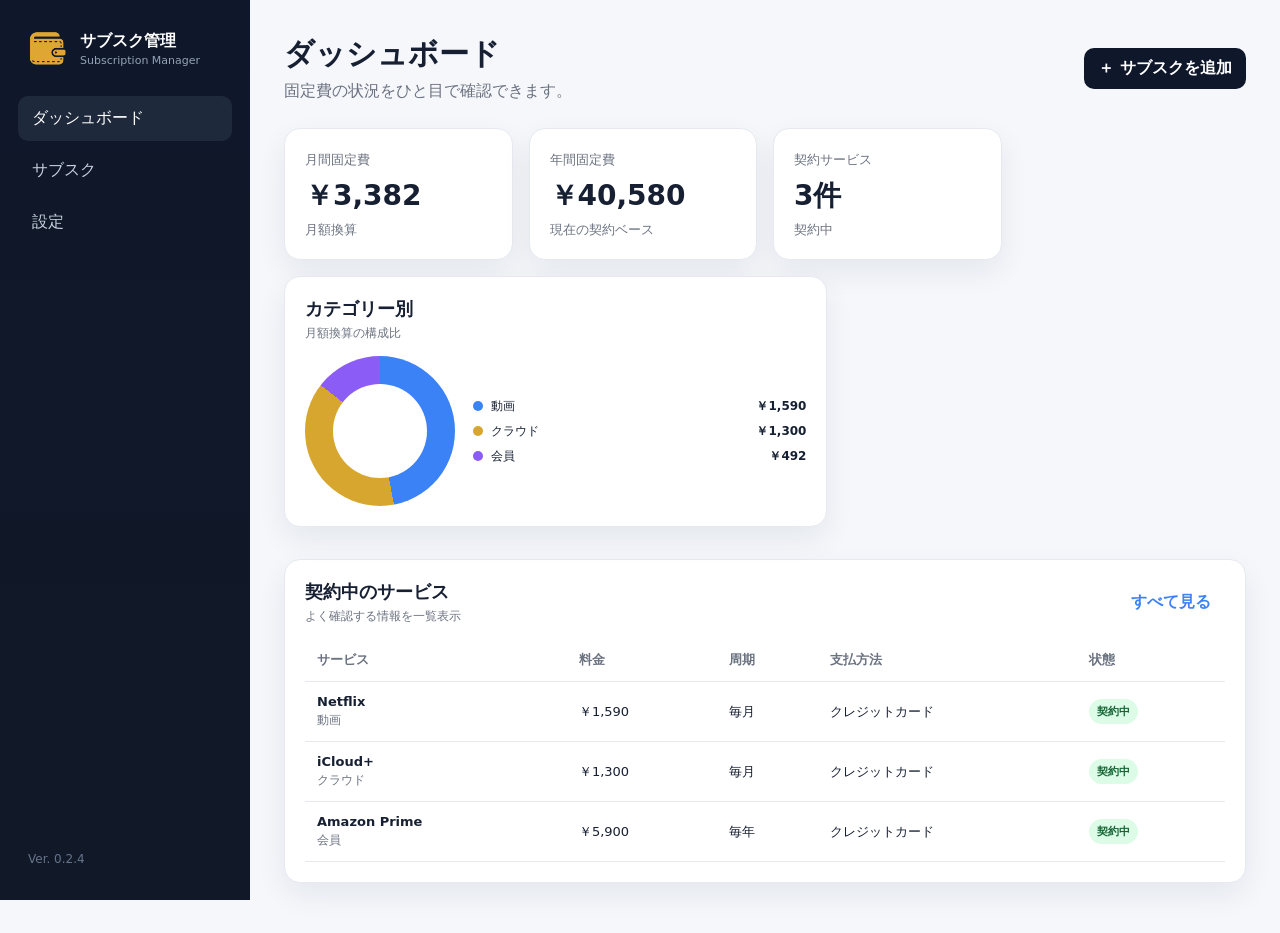
==== index.html @ e61edfd1 "Add files via upload" ====
<!doctype html>
<html lang="ja">
<head>
  <meta charset="utf-8" />
  <meta name="viewport" content="width=device-width, initial-scale=1" />
  <meta name="theme-color" content="#0f172a" />
  <meta name="mobile-web-app-capable" content="yes" />
  <meta name="apple-mobile-web-app-capable" content="yes" />
  <meta name="apple-mobile-web-app-status-bar-style" content="black-translucent" />
  <meta name="apple-mobile-web-app-title" content="サブスク管理" />
  <title>サブスク管理</title>
  <link rel="manifest" href="manifest.json?v=026" />
  <link rel="icon" type="image/png" href="app_icon.png?v=020" />
  <link rel="apple-touch-icon" sizes="180x180" href="icons/apple-touch-icon.png?v=020" />
  <link rel="stylesheet" href="styles.css?v=026" />
</head>
<body>
  <div class="app-shell">
    <aside class="sidebar">
      <div class="brand">
        <div class="brand-mark"><img src="app_icon.png?v=023" alt="サブスク管理" /></div>
        <div>
          <div class="brand-title">サブスク管理</div>
          <div class="brand-sub">Subscription Manager</div>
        </div>
      </div>
      <nav id="sideNav" class="nav-list">
        <button class="nav-item active" data-view="dashboard">ダッシュボード</button>
        <button class="nav-item" data-view="subscriptions">サブスク</button>
        <button class="nav-item" data-view="settings">設定</button>
      </nav>
      <div class="sidebar-footer">Ver. 0.2.4</div>
    </aside>

    <main class="main">
      <header class="topbar">
        <div>
          <h1 id="pageTitle">ダッシュボード</h1>
          <p id="pageSubtitle">固定費の状況をひと目で確認できます。</p>
        </div>
        <button id="addSubscriptionBtn" class="primary-btn">＋ サブスクを追加</button>
      </header>

      <section id="dashboard" class="view active">
        <div class="stats-grid">
          <article class="stat-card"><span>月間固定費</span><strong id="monthlyTotal">¥0</strong><small>月額換算</small></article>
          <article class="stat-card"><span>年間固定費</span><strong id="yearlyTotal">¥0</strong><small>現在の契約ベース</small></article>
          <article class="stat-card"><span>契約サービス</span><strong id="activeCount">0件</strong><small>契約中</small></article>
        </div>

        <div class="two-column">
          <article class="panel">
            <div class="panel-head"><div><h2>カテゴリー別</h2><p>月額換算の構成比</p></div></div>
            <div class="donut-wrap"><div id="categoryDonut" class="donut"></div><div id="categoryLegend" class="legend"></div></div>
          </article>
        </div>

        <article class="panel">
          <div class="panel-head"><div><h2>契約中のサービス</h2><p>よく確認する情報を一覧表示</p></div><button class="text-btn" data-jump="subscriptions">すべて見る</button></div>
          <div id="dashboardSubscriptions" class="table-wrap"></div>
        </article>
      </section>

      <section id="subscriptions" class="view">
        <div class="toolbar">
          <input id="searchInput" class="input" type="search" placeholder="サービス名を検索" />
          <select id="statusFilter" class="input"><option value="all">すべての状態</option><option value="active">契約中</option><option value="planned">解約予定</option><option value="inactive">停止中</option></select>
          <select id="categoryFilter" class="input"><option value="all">すべてのカテゴリー</option></select>
          <select id="sortSelect" class="input"><option value="priceDesc">金額が高い順</option><option value="name">サービス名順</option></select>
        </div>
        <article class="panel"><div id="subscriptionTable" class="table-wrap"></div></article>
      </section>

      <section id="settings" class="view">
        <div class="settings-grid">
          <article class="panel">
            <div class="panel-head"><div><h2>表示設定</h2><p>この端末に保存されます。</p></div></div>
            <label class="field"><span>テーマ</span><select id="themeSelect" class="input"><option value="light">ライト</option><option value="dark">ダーク</option></select></label>
            <label class="field"><span>基本通貨</span><select id="currencySelect" class="input"><option value="JPY">JPY（円）</option><option value="USD">USD（米ドル）</option><option value="EUR">EUR（ユーロ）</option></select></label>
          </article>
          <article class="panel">
            <div class="panel-head"><div><h2>データ管理</h2><p>バックアップと復元</p></div></div>
            <div class="action-stack">
              <button id="backupBtn" class="secondary-btn">JSONバックアップ</button>
              <label class="secondary-btn file-btn">JSONから復元<input id="restoreInput" type="file" accept="application/json" hidden></label>
              <button id="resetBtn" class="danger-btn">すべてのデータを削除</button>
            </div>
          </article>
        </div>
      </section>
    </main>
  </div>

  <nav class="mobile-nav">
    <button class="mobile-nav-item active" data-view="dashboard">ホーム</button>
    <button class="mobile-nav-item" data-view="subscriptions">サブスク</button>
    <button class="mobile-nav-item" data-view="settings">設定</button>
  </nav>

  <dialog id="subscriptionDialog" class="dialog">
    <form id="subscriptionForm" method="dialog">
      <div class="dialog-head"><div><h2 id="dialogTitle">サブスクを追加</h2><p>契約情報を入力してください。</p></div><button type="button" id="closeDialogBtn" class="icon-btn">×</button></div>
      <input type="hidden" id="subscriptionId" />
      <div class="form-grid">
        <label class="field full"><span>サービス名 *</span><input id="nameInput" class="input" required /></label>
        <label class="field"><span>カテゴリー</span><input id="categoryInput" class="input" list="categoryList" placeholder="例：動画" /><datalist id="categoryList"></datalist></label>
        <label class="field"><span>支払方法</span><input id="paymentMethodInput" class="input" list="paymentMethodList" placeholder="例：楽天カード" /><datalist id="paymentMethodList"></datalist></label>
        <label class="field"><span>料金 *</span><input id="priceInput" class="input" type="number" min="0" step="1" required /></label>
        <label class="field"><span>通貨</span><select id="itemCurrencyInput" class="input"><option>JPY</option><option>USD</option><option>EUR</option></select></label>
        <label class="field"><span>支払周期</span><select id="cycleInput" class="input"><option value="monthly">毎月</option><option value="yearly">毎年</option><option value="weekly">毎週</option><option value="custom">カスタム</option></select></label>
        <label class="field custom-cycle hidden"><span>カスタム間隔</span><input id="customIntervalInput" class="input" type="number" min="1" value="2" /></label>
        <label class="field custom-cycle hidden"><span>単位</span><select id="customUnitInput" class="input"><option value="months">か月</option><option value="days">日</option><option value="years">年</option></select></label>
        <label class="field"><span>契約開始日</span><input id="startDateInput" class="input" type="date" /></label>
        <label class="field"><span>状態</span><select id="statusInput" class="input"><option value="active">契約中</option><option value="planned">解約予定</option><option value="inactive">停止中</option></select></label>
        <label class="field full"><span>メモ</span><textarea id="memoInput" class="input" rows="3" placeholder="任意"></textarea></label>
      </div>
      <div class="dialog-actions"><button type="button" id="cancelDialogBtn" class="secondary-btn">キャンセル</button><button type="submit" class="primary-btn">保存</button></div>
    </form>
  </dialog>

  <div id="toast" class="toast"></div>
  <script src="app.js?v=026"></script>
  <script>
    if ('serviceWorker' in navigator) {
      window.addEventListener('load', () => navigator.serviceWorker.register('./sw.js?v=026').catch(() => {}));
    }
  </script>
</body>
</html>
---- styles.css ----
:root{--bg:#f5f7fb;--panel:#fff;--text:#172033;--muted:#6b7280;--line:#e6e9ef;--nav:#0f172a;--nav2:#1e293b;--accent:#3b82f6;--accent2:#d7a62f;--danger:#c24141;--shadow:0 12px 30px rgba(15,23,42,.07)}
*{box-sizing:border-box}html,body{margin:0;font-family:Inter,"Noto Sans JP",system-ui,-apple-system,BlinkMacSystemFont,"Segoe UI",sans-serif;background:var(--bg);color:var(--text)}button,input,select,textarea{font:inherit}button{cursor:pointer}.app-shell{display:grid;grid-template-columns:250px 1fr;min-height:100vh}.sidebar{background:linear-gradient(180deg,var(--nav),#111827);color:#fff;padding:24px 18px;display:flex;flex-direction:column;position:sticky;top:0;height:100vh}.brand{display:flex;gap:12px;align-items:center;padding:4px 8px 26px}.brand-mark{width:42px;height:42px;display:grid;place-items:center;flex:0 0 42px;background:transparent}.brand-mark img{display:block;width:42px;height:42px;object-fit:contain;background:transparent}.brand-title{font-weight:800}.brand-sub{font-size:11px;color:#94a3b8;margin-top:2px}.nav-list{display:grid;gap:7px}.nav-item{border:0;background:transparent;color:#cbd5e1;text-align:left;padding:12px 14px;border-radius:10px}.nav-item:hover,.nav-item.active{background:var(--nav2);color:#fff}.sidebar-footer{margin-top:auto;color:#64748b;font-size:12px;padding:10px}.main{padding:34px;min-width:0}.topbar{display:flex;justify-content:space-between;align-items:center;gap:20px;margin-bottom:26px}.topbar h1{margin:0;font-size:30px}.topbar p{margin:6px 0 0;color:var(--muted)}.primary-btn,.secondary-btn,.danger-btn,.text-btn,.icon-btn{border:0;border-radius:10px;padding:10px 14px}.primary-btn{background:var(--nav);color:white;font-weight:700}.secondary-btn{background:#eef2f7;color:var(--text);font-weight:700}.danger-btn{background:#fee2e2;color:#991b1b;font-weight:700}.text-btn{background:transparent;color:var(--accent);font-weight:700}.icon-btn{width:38px;height:38px;padding:0;background:#eef2f7;font-size:22px}.view{display:none}.view.active{display:block}.stats-grid{display:grid;grid-template-columns:repeat(4,minmax(0,1fr));gap:16px;margin-bottom:16px}.stat-card,.panel{background:var(--panel);border:1px solid var(--line);border-radius:16px;box-shadow:var(--shadow)}.stat-card{padding:20px}.stat-card span{color:var(--muted);font-size:13px}.stat-card strong{display:block;font-size:28px;margin:8px 0 4px}.stat-card small{color:var(--muted)}.two-column{display:grid;grid-template-columns:1.35fr 1fr;gap:16px;margin-bottom:16px}.panel{padding:20px;margin-bottom:16px}.panel-head{display:flex;justify-content:space-between;align-items:center;margin-bottom:14px}.panel h2{font-size:18px;margin:0}.panel p{font-size:12px;color:var(--muted);margin:4px 0 0}.list{display:grid;gap:10px}.list-item{display:grid;grid-template-columns:1fr auto;gap:12px;padding:12px;border:1px solid var(--line);border-radius:12px}.list-main{display:flex;gap:12px;align-items:center}.service-icon{width:36px;height:36px;border-radius:10px;background:#eef2ff;display:grid;place-items:center;font-weight:800;color:#475569;flex:0 0 auto}.item-title{font-weight:700}.item-meta{color:var(--muted);font-size:12px;margin-top:3px}.item-value{text-align:right;font-weight:800}.item-value small{display:block;color:var(--muted);font-weight:500;margin-top:4px}.table-wrap{overflow:auto}.data-table{width:100%;border-collapse:collapse;min-width:720px}.data-table th,.data-table td{padding:12px;border-bottom:1px solid var(--line);text-align:left;font-size:13px}.data-table th{color:var(--muted);font-weight:700}.status-pill{display:inline-block;padding:5px 8px;border-radius:999px;font-size:11px;font-weight:700;background:#dcfce7;color:#166534}.status-pill.planned{background:#fef3c7;color:#92400e}.status-pill.inactive{background:#e5e7eb;color:#4b5563}.row-actions{display:flex;gap:6px}.mini-btn{border:0;background:#eef2f7;border-radius:8px;padding:7px 9px;font-size:12px}.toolbar{display:flex;gap:10px;flex-wrap:wrap;margin-bottom:14px}.input{border:1px solid #d9dee7;background:#fff;color:#111827;border-radius:10px;padding:10px 12px;outline:none}.input:focus{border-color:#94a3b8;box-shadow:0 0 0 3px rgba(59,130,246,.08)}.toolbar .input{min-width:170px}.calendar-head{display:flex;align-items:center;justify-content:center;gap:18px;margin-bottom:18px}.calendar-head h2{min-width:180px;text-align:center}.calendar-week,.calendar-grid{display:grid;grid-template-columns:repeat(7,1fr)}.calendar-week span{padding:8px;text-align:center;color:var(--muted);font-size:12px}.calendar-day{min-height:112px;border-top:1px solid var(--line);border-right:1px solid var(--line);padding:8px;background:var(--panel)}.calendar-day:nth-child(7n+1){border-left:1px solid var(--line)}.calendar-day .num{font-size:12px;color:var(--muted)}.calendar-day.outside{opacity:.35}.calendar-entry{margin-top:7px;padding:6px 7px;border-radius:7px;background:#eef2ff;font-size:11px;white-space:nowrap;overflow:hidden;text-overflow:ellipsis}.donut-wrap{display:grid;grid-template-columns:150px 1fr;gap:18px;align-items:center}.donut{width:150px;height:150px;border-radius:50%;background:conic-gradient(#e5e7eb 0 100%);position:relative}.donut::after{content:"";position:absolute;inset:28px;border-radius:50%;background:var(--panel)}.legend{display:grid;gap:8px}.legend-row{display:grid;grid-template-columns:10px 1fr auto;gap:8px;align-items:center;font-size:12px}.legend-dot{width:10px;height:10px;border-radius:50%}.bars{display:grid;gap:12px}.bar-row{display:grid;grid-template-columns:110px 1fr 90px;gap:10px;align-items:center;font-size:12px}.bar-track{height:10px;background:#eef2f7;border-radius:999px;overflow:hidden}.bar-fill{height:100%;background:#64748b;border-radius:999px}.bar-value{text-align:right;font-weight:700}.settings-grid{display:grid;grid-template-columns:1fr 1fr;gap:16px}.field{display:grid;gap:7px;margin-bottom:14px}.field span{font-size:12px;font-weight:700;color:var(--muted)}.action-stack{display:grid;gap:10px;max-width:320px}.file-btn{text-align:center}.dialog{border:0;border-radius:18px;width:min(720px,calc(100vw - 28px));padding:0;box-shadow:0 30px 90px rgba(0,0,0,.25)}.dialog::backdrop{background:rgba(15,23,42,.55)}.dialog form{padding:22px}.dialog-head{display:flex;justify-content:space-between;align-items:flex-start;margin-bottom:18px}.dialog-head h2{margin:0}.dialog-head p{margin:4px 0 0;color:var(--muted);font-size:12px}.form-grid{display:grid;grid-template-columns:1fr 1fr;gap:0 14px}.field.full{grid-column:1/-1}.dialog-actions{display:flex;justify-content:flex-end;gap:10px;margin-top:18px}.hidden{display:none!important}.toast{position:fixed;right:24px;bottom:24px;background:#111827;color:white;padding:12px 16px;border-radius:10px;opacity:0;transform:translateY(10px);pointer-events:none;transition:.2s}.toast.show{opacity:1;transform:none}.mobile-nav{display:none}.empty{padding:30px;text-align:center;color:var(--muted)}
body.dark{--bg:#0b1220;--panel:#111827;--text:#e5e7eb;--muted:#94a3b8;--line:#263244;--shadow:none}.dark .input{background:#0f172a;color:#e5e7eb;border-color:#334155}.dark .secondary-btn,.dark .icon-btn,.dark .mini-btn{background:#1f2937;color:#e5e7eb}.dark .calendar-entry{background:#1e293b}.dark .service-icon{background:#1e293b;color:#cbd5e1}.dark .bar-track{background:#1f2937}.dark .donut::after{background:var(--panel)}
@media(max-width:1050px){.stats-grid{grid-template-columns:repeat(2,1fr)}.two-column{grid-template-columns:1fr}.settings-grid{grid-template-columns:1fr}}
@media(max-width:760px){.app-shell{display:block}.sidebar{display:none}.main{padding:20px 14px calc(112px + env(safe-area-inset-bottom))}.topbar{align-items:flex-start}.topbar h1{font-size:24px}.topbar p{font-size:12px}.topbar .primary-btn{padding:10px;font-size:12px}.stats-grid{grid-template-columns:1fr 1fr}.stat-card{padding:15px}.stat-card strong{font-size:22px}.panel{padding:14px}.donut-wrap{grid-template-columns:120px 1fr}.donut{width:120px;height:120px}.donut::after{inset:24px}.calendar-day{min-height:85px;padding:5px}.calendar-entry{font-size:10px;padding:4px}.mobile-nav{display:grid;grid-template-columns:repeat(5,1fr);position:fixed;z-index:20;left:0;right:0;bottom:0;min-height:88px;padding:6px 4px calc(6px + env(safe-area-inset-bottom));background:#0f172a;border-top:1px solid #1e293b;box-shadow:0 -8px 24px rgba(15,23,42,.12)}.mobile-nav-item{border:0;background:transparent;color:#94a3b8;min-height:72px;padding:16px 4px;font-size:12px;font-weight:700;border-radius:12px;display:flex;align-items:center;justify-content:center;touch-action:manipulation;-webkit-tap-highlight-color:transparent}.mobile-nav-item:active{background:#1e293b}.mobile-nav-item.active{color:#fff;background:rgba(255,255,255,.06)}.form-grid{grid-template-columns:1fr}.field.full{grid-column:auto}.toast{left:14px;right:14px;bottom:calc(102px + env(safe-area-inset-bottom))}.bar-row{grid-template-columns:90px 1fr 75px}}
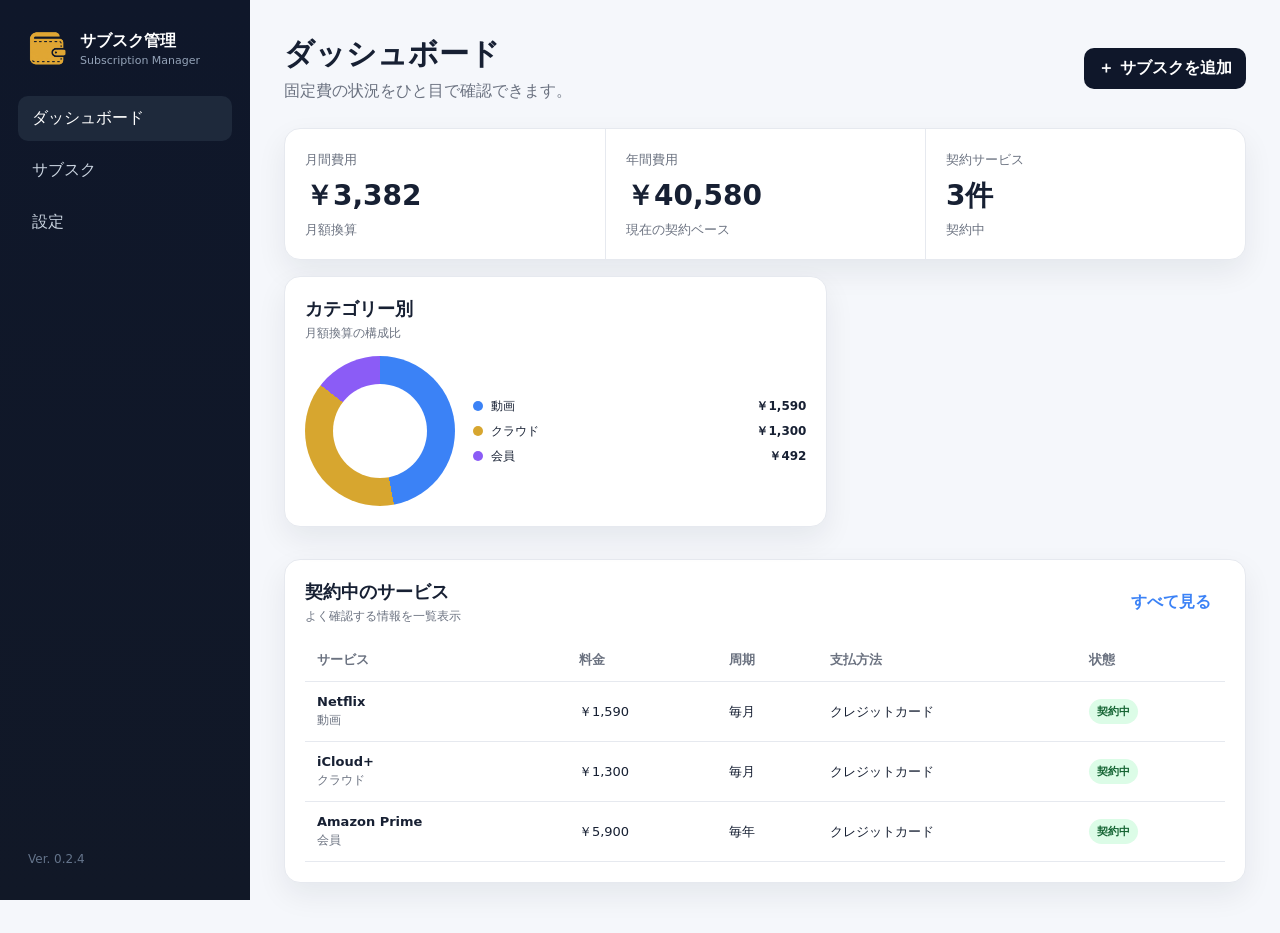
==== commit b1f644ee: "Add files via upload" ====
--- a/index.html
+++ b/index.html
@@ -9,10 +9,10 @@
   <meta name="apple-mobile-web-app-status-bar-style" content="black-translucent" />
   <meta name="apple-mobile-web-app-title" content="サブスク管理" />
   <title>サブスク管理</title>
-  <link rel="manifest" href="manifest.json?v=026" />
+  <link rel="manifest" href="manifest.json?v=027" />
   <link rel="icon" type="image/png" href="app_icon.png?v=020" />
   <link rel="apple-touch-icon" sizes="180x180" href="icons/apple-touch-icon.png?v=020" />
-  <link rel="stylesheet" href="styles.css?v=026" />
+  <link rel="stylesheet" href="styles.css?v=027" />
 </head>
 <body>
   <div class="app-shell">
@@ -42,11 +42,23 @@
       </header>
 
       <section id="dashboard" class="view active">
-        <div class="stats-grid">
-          <article class="stat-card"><span>月間固定費</span><strong id="monthlyTotal">¥0</strong><small>月額換算</small></article>
-          <article class="stat-card"><span>年間固定費</span><strong id="yearlyTotal">¥0</strong><small>現在の契約ベース</small></article>
-          <article class="stat-card"><span>契約サービス</span><strong id="activeCount">0件</strong><small>契約中</small></article>
-        </div>
+        <article class="summary-card">
+          <div class="summary-metric">
+            <span>月間費用</span>
+            <strong id="monthlyTotal">¥0</strong>
+            <small>月額換算</small>
+          </div>
+          <div class="summary-metric">
+            <span>年間費用</span>
+            <strong id="yearlyTotal">¥0</strong>
+            <small>現在の契約ベース</small>
+          </div>
+          <div class="summary-metric">
+            <span>契約サービス</span>
+            <strong id="activeCount">0件</strong>
+            <small>契約中</small>
+          </div>
+        </article>
 
         <div class="two-column">
           <article class="panel">
@@ -119,10 +131,10 @@
   </dialog>
 
   <div id="toast" class="toast"></div>
-  <script src="app.js?v=026"></script>
+  <script src="app.js?v=027"></script>
   <script>
     if ('serviceWorker' in navigator) {
-      window.addEventListener('load', () => navigator.serviceWorker.register('./sw.js?v=026').catch(() => {}));
+      window.addEventListener('load', () => navigator.serviceWorker.register('./sw.js?v=027').catch(() => {}));
     }
   </script>
 </body>
--- a/styles.css
+++ b/styles.css
@@ -1,5 +1,5 @@
 :root{--bg:#f5f7fb;--panel:#fff;--text:#172033;--muted:#6b7280;--line:#e6e9ef;--nav:#0f172a;--nav2:#1e293b;--accent:#3b82f6;--accent2:#d7a62f;--danger:#c24141;--shadow:0 12px 30px rgba(15,23,42,.07)}
-*{box-sizing:border-box}html,body{margin:0;font-family:Inter,"Noto Sans JP",system-ui,-apple-system,BlinkMacSystemFont,"Segoe UI",sans-serif;background:var(--bg);color:var(--text)}button,input,select,textarea{font:inherit}button{cursor:pointer}.app-shell{display:grid;grid-template-columns:250px 1fr;min-height:100vh}.sidebar{background:linear-gradient(180deg,var(--nav),#111827);color:#fff;padding:24px 18px;display:flex;flex-direction:column;position:sticky;top:0;height:100vh}.brand{display:flex;gap:12px;align-items:center;padding:4px 8px 26px}.brand-mark{width:42px;height:42px;display:grid;place-items:center;flex:0 0 42px;background:transparent}.brand-mark img{display:block;width:42px;height:42px;object-fit:contain;background:transparent}.brand-title{font-weight:800}.brand-sub{font-size:11px;color:#94a3b8;margin-top:2px}.nav-list{display:grid;gap:7px}.nav-item{border:0;background:transparent;color:#cbd5e1;text-align:left;padding:12px 14px;border-radius:10px}.nav-item:hover,.nav-item.active{background:var(--nav2);color:#fff}.sidebar-footer{margin-top:auto;color:#64748b;font-size:12px;padding:10px}.main{padding:34px;min-width:0}.topbar{display:flex;justify-content:space-between;align-items:center;gap:20px;margin-bottom:26px}.topbar h1{margin:0;font-size:30px}.topbar p{margin:6px 0 0;color:var(--muted)}.primary-btn,.secondary-btn,.danger-btn,.text-btn,.icon-btn{border:0;border-radius:10px;padding:10px 14px}.primary-btn{background:var(--nav);color:white;font-weight:700}.secondary-btn{background:#eef2f7;color:var(--text);font-weight:700}.danger-btn{background:#fee2e2;color:#991b1b;font-weight:700}.text-btn{background:transparent;color:var(--accent);font-weight:700}.icon-btn{width:38px;height:38px;padding:0;background:#eef2f7;font-size:22px}.view{display:none}.view.active{display:block}.stats-grid{display:grid;grid-template-columns:repeat(4,minmax(0,1fr));gap:16px;margin-bottom:16px}.stat-card,.panel{background:var(--panel);border:1px solid var(--line);border-radius:16px;box-shadow:var(--shadow)}.stat-card{padding:20px}.stat-card span{color:var(--muted);font-size:13px}.stat-card strong{display:block;font-size:28px;margin:8px 0 4px}.stat-card small{color:var(--muted)}.two-column{display:grid;grid-template-columns:1.35fr 1fr;gap:16px;margin-bottom:16px}.panel{padding:20px;margin-bottom:16px}.panel-head{display:flex;justify-content:space-between;align-items:center;margin-bottom:14px}.panel h2{font-size:18px;margin:0}.panel p{font-size:12px;color:var(--muted);margin:4px 0 0}.list{display:grid;gap:10px}.list-item{display:grid;grid-template-columns:1fr auto;gap:12px;padding:12px;border:1px solid var(--line);border-radius:12px}.list-main{display:flex;gap:12px;align-items:center}.service-icon{width:36px;height:36px;border-radius:10px;background:#eef2ff;display:grid;place-items:center;font-weight:800;color:#475569;flex:0 0 auto}.item-title{font-weight:700}.item-meta{color:var(--muted);font-size:12px;margin-top:3px}.item-value{text-align:right;font-weight:800}.item-value small{display:block;color:var(--muted);font-weight:500;margin-top:4px}.table-wrap{overflow:auto}.data-table{width:100%;border-collapse:collapse;min-width:720px}.data-table th,.data-table td{padding:12px;border-bottom:1px solid var(--line);text-align:left;font-size:13px}.data-table th{color:var(--muted);font-weight:700}.status-pill{display:inline-block;padding:5px 8px;border-radius:999px;font-size:11px;font-weight:700;background:#dcfce7;color:#166534}.status-pill.planned{background:#fef3c7;color:#92400e}.status-pill.inactive{background:#e5e7eb;color:#4b5563}.row-actions{display:flex;gap:6px}.mini-btn{border:0;background:#eef2f7;border-radius:8px;padding:7px 9px;font-size:12px}.toolbar{display:flex;gap:10px;flex-wrap:wrap;margin-bottom:14px}.input{border:1px solid #d9dee7;background:#fff;color:#111827;border-radius:10px;padding:10px 12px;outline:none}.input:focus{border-color:#94a3b8;box-shadow:0 0 0 3px rgba(59,130,246,.08)}.toolbar .input{min-width:170px}.calendar-head{display:flex;align-items:center;justify-content:center;gap:18px;margin-bottom:18px}.calendar-head h2{min-width:180px;text-align:center}.calendar-week,.calendar-grid{display:grid;grid-template-columns:repeat(7,1fr)}.calendar-week span{padding:8px;text-align:center;color:var(--muted);font-size:12px}.calendar-day{min-height:112px;border-top:1px solid var(--line);border-right:1px solid var(--line);padding:8px;background:var(--panel)}.calendar-day:nth-child(7n+1){border-left:1px solid var(--line)}.calendar-day .num{font-size:12px;color:var(--muted)}.calendar-day.outside{opacity:.35}.calendar-entry{margin-top:7px;padding:6px 7px;border-radius:7px;background:#eef2ff;font-size:11px;white-space:nowrap;overflow:hidden;text-overflow:ellipsis}.donut-wrap{display:grid;grid-template-columns:150px 1fr;gap:18px;align-items:center}.donut{width:150px;height:150px;border-radius:50%;background:conic-gradient(#e5e7eb 0 100%);position:relative}.donut::after{content:"";position:absolute;inset:28px;border-radius:50%;background:var(--panel)}.legend{display:grid;gap:8px}.legend-row{display:grid;grid-template-columns:10px 1fr auto;gap:8px;align-items:center;font-size:12px}.legend-dot{width:10px;height:10px;border-radius:50%}.bars{display:grid;gap:12px}.bar-row{display:grid;grid-template-columns:110px 1fr 90px;gap:10px;align-items:center;font-size:12px}.bar-track{height:10px;background:#eef2f7;border-radius:999px;overflow:hidden}.bar-fill{height:100%;background:#64748b;border-radius:999px}.bar-value{text-align:right;font-weight:700}.settings-grid{display:grid;grid-template-columns:1fr 1fr;gap:16px}.field{display:grid;gap:7px;margin-bottom:14px}.field span{font-size:12px;font-weight:700;color:var(--muted)}.action-stack{display:grid;gap:10px;max-width:320px}.file-btn{text-align:center}.dialog{border:0;border-radius:18px;width:min(720px,calc(100vw - 28px));padding:0;box-shadow:0 30px 90px rgba(0,0,0,.25)}.dialog::backdrop{background:rgba(15,23,42,.55)}.dialog form{padding:22px}.dialog-head{display:flex;justify-content:space-between;align-items:flex-start;margin-bottom:18px}.dialog-head h2{margin:0}.dialog-head p{margin:4px 0 0;color:var(--muted);font-size:12px}.form-grid{display:grid;grid-template-columns:1fr 1fr;gap:0 14px}.field.full{grid-column:1/-1}.dialog-actions{display:flex;justify-content:flex-end;gap:10px;margin-top:18px}.hidden{display:none!important}.toast{position:fixed;right:24px;bottom:24px;background:#111827;color:white;padding:12px 16px;border-radius:10px;opacity:0;transform:translateY(10px);pointer-events:none;transition:.2s}.toast.show{opacity:1;transform:none}.mobile-nav{display:none}.empty{padding:30px;text-align:center;color:var(--muted)}
+*{box-sizing:border-box}html,body{margin:0;font-family:Inter,"Noto Sans JP",system-ui,-apple-system,BlinkMacSystemFont,"Segoe UI",sans-serif;background:var(--bg);color:var(--text)}button,input,select,textarea{font:inherit}button{cursor:pointer}.app-shell{display:grid;grid-template-columns:250px 1fr;min-height:100vh}.sidebar{background:linear-gradient(180deg,var(--nav),#111827);color:#fff;padding:24px 18px;display:flex;flex-direction:column;position:sticky;top:0;height:100vh}.brand{display:flex;gap:12px;align-items:center;padding:4px 8px 26px}.brand-mark{width:42px;height:42px;display:grid;place-items:center;flex:0 0 42px;background:transparent}.brand-mark img{display:block;width:42px;height:42px;object-fit:contain;background:transparent}.brand-title{font-weight:800}.brand-sub{font-size:11px;color:#94a3b8;margin-top:2px}.nav-list{display:grid;gap:7px}.nav-item{border:0;background:transparent;color:#cbd5e1;text-align:left;padding:12px 14px;border-radius:10px}.nav-item:hover,.nav-item.active{background:var(--nav2);color:#fff}.sidebar-footer{margin-top:auto;color:#64748b;font-size:12px;padding:10px}.main{padding:34px;min-width:0}.topbar{display:flex;justify-content:space-between;align-items:center;gap:20px;margin-bottom:26px}.topbar h1{margin:0;font-size:30px}.topbar p{margin:6px 0 0;color:var(--muted)}.primary-btn,.secondary-btn,.danger-btn,.text-btn,.icon-btn{border:0;border-radius:10px;padding:10px 14px}.primary-btn{background:var(--nav);color:white;font-weight:700}.secondary-btn{background:#eef2f7;color:var(--text);font-weight:700}.danger-btn{background:#fee2e2;color:#991b1b;font-weight:700}.text-btn{background:transparent;color:var(--accent);font-weight:700}.icon-btn{width:38px;height:38px;padding:0;background:#eef2f7;font-size:22px}.view{display:none}.view.active{display:block}.stats-grid{display:grid;grid-template-columns:repeat(4,minmax(0,1fr));gap:16px;margin-bottom:16px}.stat-card,.panel{background:var(--panel);border:1px solid var(--line);border-radius:16px;box-shadow:var(--shadow)}.stat-card{padding:20px}.stat-card span{color:var(--muted);font-size:13px}.stat-card strong{display:block;font-size:28px;margin:8px 0 4px}.stat-card small{color:var(--muted)}.summary-card{display:grid;grid-template-columns:repeat(3,minmax(0,1fr));background:var(--panel);border:1px solid var(--line);border-radius:16px;box-shadow:var(--shadow);margin-bottom:16px;overflow:hidden}.summary-metric{padding:20px;min-width:0}.summary-metric+.summary-metric{border-left:1px solid var(--line)}.summary-metric span{color:var(--muted);font-size:13px}.summary-metric strong{display:block;font-size:28px;margin:8px 0 4px;white-space:nowrap;overflow:hidden;text-overflow:ellipsis}.summary-metric small{color:var(--muted)}.two-column{display:grid;grid-template-columns:1.35fr 1fr;gap:16px;margin-bottom:16px}.panel{padding:20px;margin-bottom:16px}.panel-head{display:flex;justify-content:space-between;align-items:center;margin-bottom:14px}.panel h2{font-size:18px;margin:0}.panel p{font-size:12px;color:var(--muted);margin:4px 0 0}.list{display:grid;gap:10px}.list-item{display:grid;grid-template-columns:1fr auto;gap:12px;padding:12px;border:1px solid var(--line);border-radius:12px}.list-main{display:flex;gap:12px;align-items:center}.service-icon{width:36px;height:36px;border-radius:10px;background:#eef2ff;display:grid;place-items:center;font-weight:800;color:#475569;flex:0 0 auto}.item-title{font-weight:700}.item-meta{color:var(--muted);font-size:12px;margin-top:3px}.item-value{text-align:right;font-weight:800}.item-value small{display:block;color:var(--muted);font-weight:500;margin-top:4px}.table-wrap{overflow:auto}.data-table{width:100%;border-collapse:collapse;min-width:720px}.data-table th,.data-table td{padding:12px;border-bottom:1px solid var(--line);text-align:left;font-size:13px}.data-table th{color:var(--muted);font-weight:700}.status-pill{display:inline-block;padding:5px 8px;border-radius:999px;font-size:11px;font-weight:700;background:#dcfce7;color:#166534}.status-pill.planned{background:#fef3c7;color:#92400e}.status-pill.inactive{background:#e5e7eb;color:#4b5563}.row-actions{display:flex;gap:6px}.mini-btn{border:0;background:#eef2f7;border-radius:8px;padding:7px 9px;font-size:12px}.toolbar{display:flex;gap:10px;flex-wrap:wrap;margin-bottom:14px}.input{border:1px solid #d9dee7;background:#fff;color:#111827;border-radius:10px;padding:10px 12px;outline:none}.input:focus{border-color:#94a3b8;box-shadow:0 0 0 3px rgba(59,130,246,.08)}.toolbar .input{min-width:170px}.calendar-head{display:flex;align-items:center;justify-content:center;gap:18px;margin-bottom:18px}.calendar-head h2{min-width:180px;text-align:center}.calendar-week,.calendar-grid{display:grid;grid-template-columns:repeat(7,1fr)}.calendar-week span{padding:8px;text-align:center;color:var(--muted);font-size:12px}.calendar-day{min-height:112px;border-top:1px solid var(--line);border-right:1px solid var(--line);padding:8px;background:var(--panel)}.calendar-day:nth-child(7n+1){border-left:1px solid var(--line)}.calendar-day .num{font-size:12px;color:var(--muted)}.calendar-day.outside{opacity:.35}.calendar-entry{margin-top:7px;padding:6px 7px;border-radius:7px;background:#eef2ff;font-size:11px;white-space:nowrap;overflow:hidden;text-overflow:ellipsis}.donut-wrap{display:grid;grid-template-columns:150px 1fr;gap:18px;align-items:center}.donut{width:150px;height:150px;border-radius:50%;background:conic-gradient(#e5e7eb 0 100%);position:relative}.donut::after{content:"";position:absolute;inset:28px;border-radius:50%;background:var(--panel)}.legend{display:grid;gap:8px}.legend-row{display:grid;grid-template-columns:10px 1fr auto;gap:8px;align-items:center;font-size:12px}.legend-dot{width:10px;height:10px;border-radius:50%}.bars{display:grid;gap:12px}.bar-row{display:grid;grid-template-columns:110px 1fr 90px;gap:10px;align-items:center;font-size:12px}.bar-track{height:10px;background:#eef2f7;border-radius:999px;overflow:hidden}.bar-fill{height:100%;background:#64748b;border-radius:999px}.bar-value{text-align:right;font-weight:700}.settings-grid{display:grid;grid-template-columns:1fr 1fr;gap:16px}.field{display:grid;gap:7px;margin-bottom:14px}.field span{font-size:12px;font-weight:700;color:var(--muted)}.action-stack{display:grid;gap:10px;max-width:320px}.file-btn{text-align:center}.dialog{border:0;border-radius:18px;width:min(720px,calc(100vw - 28px));padding:0;box-shadow:0 30px 90px rgba(0,0,0,.25)}.dialog::backdrop{background:rgba(15,23,42,.55)}.dialog form{padding:22px}.dialog-head{display:flex;justify-content:space-between;align-items:flex-start;margin-bottom:18px}.dialog-head h2{margin:0}.dialog-head p{margin:4px 0 0;color:var(--muted);font-size:12px}.form-grid{display:grid;grid-template-columns:1fr 1fr;gap:0 14px}.field.full{grid-column:1/-1}.dialog-actions{display:flex;justify-content:flex-end;gap:10px;margin-top:18px}.hidden{display:none!important}.toast{position:fixed;right:24px;bottom:24px;background:#111827;color:white;padding:12px 16px;border-radius:10px;opacity:0;transform:translateY(10px);pointer-events:none;transition:.2s}.toast.show{opacity:1;transform:none}.mobile-nav{display:none}.empty{padding:30px;text-align:center;color:var(--muted)}
 body.dark{--bg:#0b1220;--panel:#111827;--text:#e5e7eb;--muted:#94a3b8;--line:#263244;--shadow:none}.dark .input{background:#0f172a;color:#e5e7eb;border-color:#334155}.dark .secondary-btn,.dark .icon-btn,.dark .mini-btn{background:#1f2937;color:#e5e7eb}.dark .calendar-entry{background:#1e293b}.dark .service-icon{background:#1e293b;color:#cbd5e1}.dark .bar-track{background:#1f2937}.dark .donut::after{background:var(--panel)}
 @media(max-width:1050px){.stats-grid{grid-template-columns:repeat(2,1fr)}.two-column{grid-template-columns:1fr}.settings-grid{grid-template-columns:1fr}}
-@media(max-width:760px){.app-shell{display:block}.sidebar{display:none}.main{padding:20px 14px calc(112px + env(safe-area-inset-bottom))}.topbar{align-items:flex-start}.topbar h1{font-size:24px}.topbar p{font-size:12px}.topbar .primary-btn{padding:10px;font-size:12px}.stats-grid{grid-template-columns:1fr 1fr}.stat-card{padding:15px}.stat-card strong{font-size:22px}.panel{padding:14px}.donut-wrap{grid-template-columns:120px 1fr}.donut{width:120px;height:120px}.donut::after{inset:24px}.calendar-day{min-height:85px;padding:5px}.calendar-entry{font-size:10px;padding:4px}.mobile-nav{display:grid;grid-template-columns:repeat(5,1fr);position:fixed;z-index:20;left:0;right:0;bottom:0;min-height:88px;padding:6px 4px calc(6px + env(safe-area-inset-bottom));background:#0f172a;border-top:1px solid #1e293b;box-shadow:0 -8px 24px rgba(15,23,42,.12)}.mobile-nav-item{border:0;background:transparent;color:#94a3b8;min-height:72px;padding:16px 4px;font-size:12px;font-weight:700;border-radius:12px;display:flex;align-items:center;justify-content:center;touch-action:manipulation;-webkit-tap-highlight-color:transparent}.mobile-nav-item:active{background:#1e293b}.mobile-nav-item.active{color:#fff;background:rgba(255,255,255,.06)}.form-grid{grid-template-columns:1fr}.field.full{grid-column:auto}.toast{left:14px;right:14px;bottom:calc(102px + env(safe-area-inset-bottom))}.bar-row{grid-template-columns:90px 1fr 75px}}
+@media(max-width:760px){.app-shell{display:block}.sidebar{display:none}.main{padding:20px 14px calc(112px + env(safe-area-inset-bottom))}.topbar{align-items:flex-start}.topbar h1{font-size:24px}.topbar p{font-size:12px}.topbar .primary-btn{padding:10px;font-size:12px}.stats-grid{grid-template-columns:1fr 1fr}.stat-card{padding:15px}.stat-card strong{font-size:22px}.summary-metric{padding:15px 12px}.summary-metric strong{font-size:20px}.summary-metric span{font-size:12px}.summary-metric small{font-size:10px}.panel{padding:14px}.donut-wrap{grid-template-columns:120px 1fr}.donut{width:120px;height:120px}.donut::after{inset:24px}.calendar-day{min-height:85px;padding:5px}.calendar-entry{font-size:10px;padding:4px}.mobile-nav{display:grid;grid-template-columns:repeat(5,1fr);position:fixed;z-index:20;left:0;right:0;bottom:0;min-height:88px;padding:6px 4px calc(6px + env(safe-area-inset-bottom));background:#0f172a;border-top:1px solid #1e293b;box-shadow:0 -8px 24px rgba(15,23,42,.12)}.mobile-nav-item{border:0;background:transparent;color:#94a3b8;min-height:72px;padding:16px 4px;font-size:12px;font-weight:700;border-radius:12px;display:flex;align-items:center;justify-content:center;touch-action:manipulation;-webkit-tap-highlight-color:transparent}.mobile-nav-item:active{background:#1e293b}.mobile-nav-item.active{color:#fff;background:rgba(255,255,255,.06)}.form-grid{grid-template-columns:1fr}.field.full{grid-column:auto}.toast{left:14px;right:14px;bottom:calc(102px + env(safe-area-inset-bottom))}.bar-row{grid-template-columns:90px 1fr 75px}}
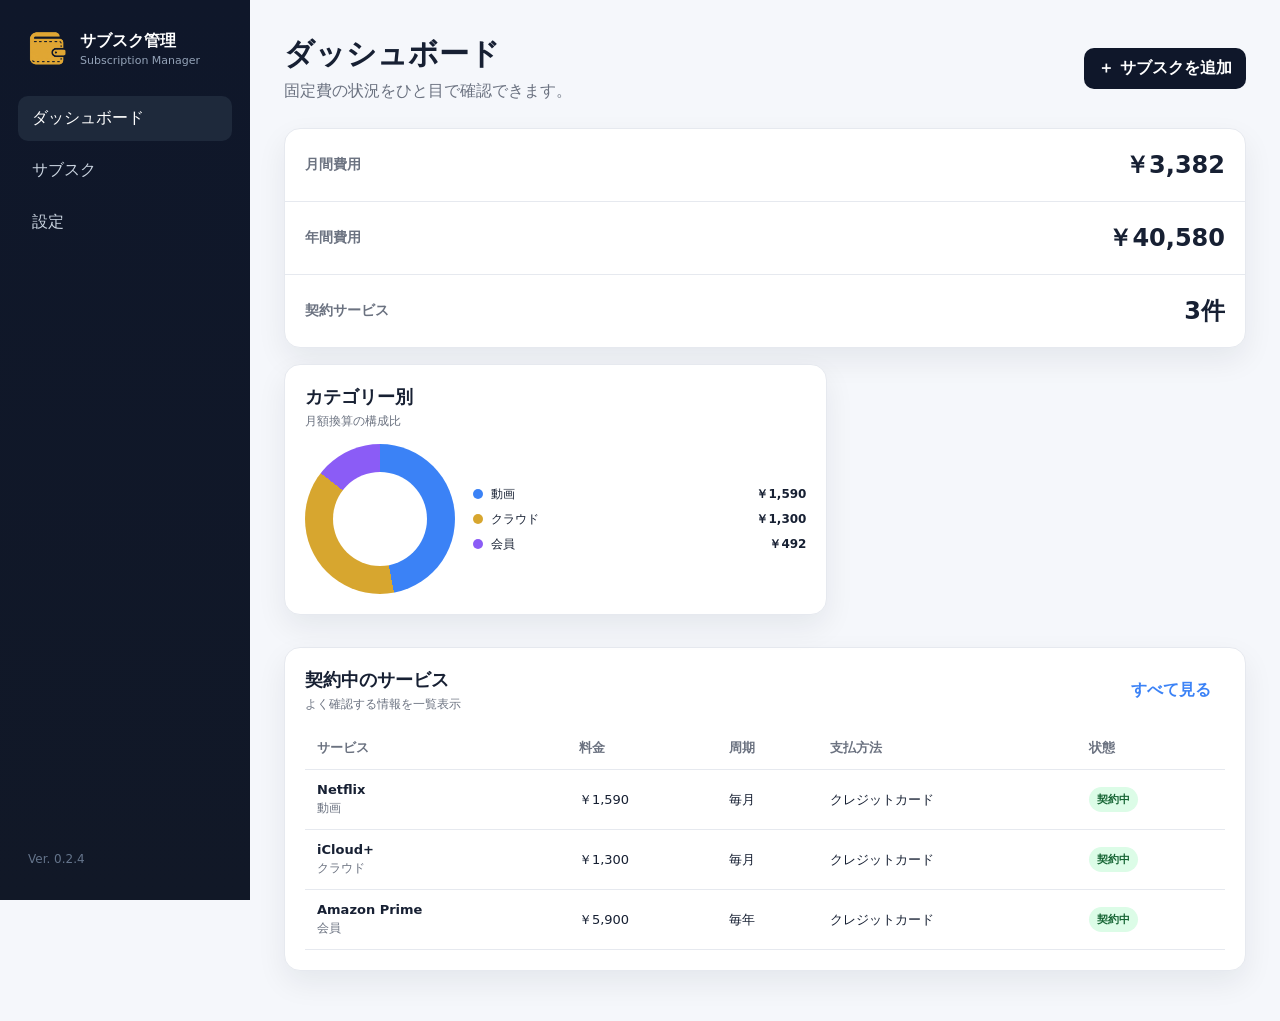
==== commit 6e9ce0e8: "Add files via upload" ====
--- a/index.html
+++ b/index.html
@@ -9,16 +9,16 @@
   <meta name="apple-mobile-web-app-status-bar-style" content="black-translucent" />
   <meta name="apple-mobile-web-app-title" content="サブスク管理" />
   <title>サブスク管理</title>
-  <link rel="manifest" href="manifest.json?v=027" />
-  <link rel="icon" type="image/png" href="app_icon.png?v=020" />
-  <link rel="apple-touch-icon" sizes="180x180" href="icons/apple-touch-icon.png?v=020" />
-  <link rel="stylesheet" href="styles.css?v=027" />
+  <link rel="manifest" href="manifest.json?v=029" />
+  <link rel="icon" type="image/png" href="app_icon.png?v=029" />
+  <link rel="apple-touch-icon" sizes="180x180" href="icons/apple-touch-icon.png?v=029" />
+  <link rel="stylesheet" href="styles.css?v=029" />
 </head>
 <body>
   <div class="app-shell">
     <aside class="sidebar">
       <div class="brand">
-        <div class="brand-mark"><img src="app_icon.png?v=023" alt="サブスク管理" /></div>
+        <div class="brand-mark"><img src="app_icon.png?v=029" alt="サブスク管理" /></div>
         <div>
           <div class="brand-title">サブスク管理</div>
           <div class="brand-sub">Subscription Manager</div>
@@ -46,17 +46,14 @@
           <div class="summary-metric">
             <span>月間費用</span>
             <strong id="monthlyTotal">¥0</strong>
-            <small>月額換算</small>
           </div>
           <div class="summary-metric">
             <span>年間費用</span>
             <strong id="yearlyTotal">¥0</strong>
-            <small>現在の契約ベース</small>
           </div>
           <div class="summary-metric">
             <span>契約サービス</span>
             <strong id="activeCount">0件</strong>
-            <small>契約中</small>
           </div>
         </article>
 
@@ -131,10 +128,10 @@
   </dialog>
 
   <div id="toast" class="toast"></div>
-  <script src="app.js?v=027"></script>
+  <script src="app.js?v=029"></script>
   <script>
     if ('serviceWorker' in navigator) {
-      window.addEventListener('load', () => navigator.serviceWorker.register('./sw.js?v=027').catch(() => {}));
+      window.addEventListener('load', () => navigator.serviceWorker.register('./sw.js?v=029').catch(() => {}));
     }
   </script>
 </body>
--- a/styles.css
+++ b/styles.css
@@ -1,5 +1,5 @@
 :root{--bg:#f5f7fb;--panel:#fff;--text:#172033;--muted:#6b7280;--line:#e6e9ef;--nav:#0f172a;--nav2:#1e293b;--accent:#3b82f6;--accent2:#d7a62f;--danger:#c24141;--shadow:0 12px 30px rgba(15,23,42,.07)}
-*{box-sizing:border-box}html,body{margin:0;font-family:Inter,"Noto Sans JP",system-ui,-apple-system,BlinkMacSystemFont,"Segoe UI",sans-serif;background:var(--bg);color:var(--text)}button,input,select,textarea{font:inherit}button{cursor:pointer}.app-shell{display:grid;grid-template-columns:250px 1fr;min-height:100vh}.sidebar{background:linear-gradient(180deg,var(--nav),#111827);color:#fff;padding:24px 18px;display:flex;flex-direction:column;position:sticky;top:0;height:100vh}.brand{display:flex;gap:12px;align-items:center;padding:4px 8px 26px}.brand-mark{width:42px;height:42px;display:grid;place-items:center;flex:0 0 42px;background:transparent}.brand-mark img{display:block;width:42px;height:42px;object-fit:contain;background:transparent}.brand-title{font-weight:800}.brand-sub{font-size:11px;color:#94a3b8;margin-top:2px}.nav-list{display:grid;gap:7px}.nav-item{border:0;background:transparent;color:#cbd5e1;text-align:left;padding:12px 14px;border-radius:10px}.nav-item:hover,.nav-item.active{background:var(--nav2);color:#fff}.sidebar-footer{margin-top:auto;color:#64748b;font-size:12px;padding:10px}.main{padding:34px;min-width:0}.topbar{display:flex;justify-content:space-between;align-items:center;gap:20px;margin-bottom:26px}.topbar h1{margin:0;font-size:30px}.topbar p{margin:6px 0 0;color:var(--muted)}.primary-btn,.secondary-btn,.danger-btn,.text-btn,.icon-btn{border:0;border-radius:10px;padding:10px 14px}.primary-btn{background:var(--nav);color:white;font-weight:700}.secondary-btn{background:#eef2f7;color:var(--text);font-weight:700}.danger-btn{background:#fee2e2;color:#991b1b;font-weight:700}.text-btn{background:transparent;color:var(--accent);font-weight:700}.icon-btn{width:38px;height:38px;padding:0;background:#eef2f7;font-size:22px}.view{display:none}.view.active{display:block}.stats-grid{display:grid;grid-template-columns:repeat(4,minmax(0,1fr));gap:16px;margin-bottom:16px}.stat-card,.panel{background:var(--panel);border:1px solid var(--line);border-radius:16px;box-shadow:var(--shadow)}.stat-card{padding:20px}.stat-card span{color:var(--muted);font-size:13px}.stat-card strong{display:block;font-size:28px;margin:8px 0 4px}.stat-card small{color:var(--muted)}.summary-card{display:grid;grid-template-columns:repeat(3,minmax(0,1fr));background:var(--panel);border:1px solid var(--line);border-radius:16px;box-shadow:var(--shadow);margin-bottom:16px;overflow:hidden}.summary-metric{padding:20px;min-width:0}.summary-metric+.summary-metric{border-left:1px solid var(--line)}.summary-metric span{color:var(--muted);font-size:13px}.summary-metric strong{display:block;font-size:28px;margin:8px 0 4px;white-space:nowrap;overflow:hidden;text-overflow:ellipsis}.summary-metric small{color:var(--muted)}.two-column{display:grid;grid-template-columns:1.35fr 1fr;gap:16px;margin-bottom:16px}.panel{padding:20px;margin-bottom:16px}.panel-head{display:flex;justify-content:space-between;align-items:center;margin-bottom:14px}.panel h2{font-size:18px;margin:0}.panel p{font-size:12px;color:var(--muted);margin:4px 0 0}.list{display:grid;gap:10px}.list-item{display:grid;grid-template-columns:1fr auto;gap:12px;padding:12px;border:1px solid var(--line);border-radius:12px}.list-main{display:flex;gap:12px;align-items:center}.service-icon{width:36px;height:36px;border-radius:10px;background:#eef2ff;display:grid;place-items:center;font-weight:800;color:#475569;flex:0 0 auto}.item-title{font-weight:700}.item-meta{color:var(--muted);font-size:12px;margin-top:3px}.item-value{text-align:right;font-weight:800}.item-value small{display:block;color:var(--muted);font-weight:500;margin-top:4px}.table-wrap{overflow:auto}.data-table{width:100%;border-collapse:collapse;min-width:720px}.data-table th,.data-table td{padding:12px;border-bottom:1px solid var(--line);text-align:left;font-size:13px}.data-table th{color:var(--muted);font-weight:700}.status-pill{display:inline-block;padding:5px 8px;border-radius:999px;font-size:11px;font-weight:700;background:#dcfce7;color:#166534}.status-pill.planned{background:#fef3c7;color:#92400e}.status-pill.inactive{background:#e5e7eb;color:#4b5563}.row-actions{display:flex;gap:6px}.mini-btn{border:0;background:#eef2f7;border-radius:8px;padding:7px 9px;font-size:12px}.toolbar{display:flex;gap:10px;flex-wrap:wrap;margin-bottom:14px}.input{border:1px solid #d9dee7;background:#fff;color:#111827;border-radius:10px;padding:10px 12px;outline:none}.input:focus{border-color:#94a3b8;box-shadow:0 0 0 3px rgba(59,130,246,.08)}.toolbar .input{min-width:170px}.calendar-head{display:flex;align-items:center;justify-content:center;gap:18px;margin-bottom:18px}.calendar-head h2{min-width:180px;text-align:center}.calendar-week,.calendar-grid{display:grid;grid-template-columns:repeat(7,1fr)}.calendar-week span{padding:8px;text-align:center;color:var(--muted);font-size:12px}.calendar-day{min-height:112px;border-top:1px solid var(--line);border-right:1px solid var(--line);padding:8px;background:var(--panel)}.calendar-day:nth-child(7n+1){border-left:1px solid var(--line)}.calendar-day .num{font-size:12px;color:var(--muted)}.calendar-day.outside{opacity:.35}.calendar-entry{margin-top:7px;padding:6px 7px;border-radius:7px;background:#eef2ff;font-size:11px;white-space:nowrap;overflow:hidden;text-overflow:ellipsis}.donut-wrap{display:grid;grid-template-columns:150px 1fr;gap:18px;align-items:center}.donut{width:150px;height:150px;border-radius:50%;background:conic-gradient(#e5e7eb 0 100%);position:relative}.donut::after{content:"";position:absolute;inset:28px;border-radius:50%;background:var(--panel)}.legend{display:grid;gap:8px}.legend-row{display:grid;grid-template-columns:10px 1fr auto;gap:8px;align-items:center;font-size:12px}.legend-dot{width:10px;height:10px;border-radius:50%}.bars{display:grid;gap:12px}.bar-row{display:grid;grid-template-columns:110px 1fr 90px;gap:10px;align-items:center;font-size:12px}.bar-track{height:10px;background:#eef2f7;border-radius:999px;overflow:hidden}.bar-fill{height:100%;background:#64748b;border-radius:999px}.bar-value{text-align:right;font-weight:700}.settings-grid{display:grid;grid-template-columns:1fr 1fr;gap:16px}.field{display:grid;gap:7px;margin-bottom:14px}.field span{font-size:12px;font-weight:700;color:var(--muted)}.action-stack{display:grid;gap:10px;max-width:320px}.file-btn{text-align:center}.dialog{border:0;border-radius:18px;width:min(720px,calc(100vw - 28px));padding:0;box-shadow:0 30px 90px rgba(0,0,0,.25)}.dialog::backdrop{background:rgba(15,23,42,.55)}.dialog form{padding:22px}.dialog-head{display:flex;justify-content:space-between;align-items:flex-start;margin-bottom:18px}.dialog-head h2{margin:0}.dialog-head p{margin:4px 0 0;color:var(--muted);font-size:12px}.form-grid{display:grid;grid-template-columns:1fr 1fr;gap:0 14px}.field.full{grid-column:1/-1}.dialog-actions{display:flex;justify-content:flex-end;gap:10px;margin-top:18px}.hidden{display:none!important}.toast{position:fixed;right:24px;bottom:24px;background:#111827;color:white;padding:12px 16px;border-radius:10px;opacity:0;transform:translateY(10px);pointer-events:none;transition:.2s}.toast.show{opacity:1;transform:none}.mobile-nav{display:none}.empty{padding:30px;text-align:center;color:var(--muted)}
+*{box-sizing:border-box}html,body{margin:0;font-family:Inter,"Noto Sans JP",system-ui,-apple-system,BlinkMacSystemFont,"Segoe UI",sans-serif;background:var(--bg);color:var(--text)}button,input,select,textarea{font:inherit}button{cursor:pointer}.app-shell{display:grid;grid-template-columns:250px 1fr;min-height:100vh}.sidebar{background:linear-gradient(180deg,var(--nav),#111827);color:#fff;padding:24px 18px;display:flex;flex-direction:column;position:sticky;top:0;height:100vh}.brand{display:flex;gap:12px;align-items:center;padding:4px 8px 26px}.brand-mark{width:42px;height:42px;display:grid;place-items:center;flex:0 0 42px;background:transparent}.brand-mark img{display:block;width:42px;height:42px;object-fit:contain;background:transparent}.brand-title{font-weight:800}.brand-sub{font-size:11px;color:#94a3b8;margin-top:2px}.nav-list{display:grid;gap:7px}.nav-item{border:0;background:transparent;color:#cbd5e1;text-align:left;padding:12px 14px;border-radius:10px}.nav-item:hover,.nav-item.active{background:var(--nav2);color:#fff}.sidebar-footer{margin-top:auto;color:#64748b;font-size:12px;padding:10px}.main{padding:34px;min-width:0}.topbar{display:flex;justify-content:space-between;align-items:center;gap:20px;margin-bottom:26px}.topbar h1{margin:0;font-size:30px}.topbar p{margin:6px 0 0;color:var(--muted)}.primary-btn,.secondary-btn,.danger-btn,.text-btn,.icon-btn{border:0;border-radius:10px;padding:10px 14px}.primary-btn{background:var(--nav);color:white;font-weight:700}.secondary-btn{background:#eef2f7;color:var(--text);font-weight:700}.danger-btn{background:#fee2e2;color:#991b1b;font-weight:700}.text-btn{background:transparent;color:var(--accent);font-weight:700}.icon-btn{width:38px;height:38px;padding:0;background:#eef2f7;font-size:22px}.view{display:none}.view.active{display:block}.stats-grid{display:grid;grid-template-columns:repeat(4,minmax(0,1fr));gap:16px;margin-bottom:16px}.stat-card,.panel{background:var(--panel);border:1px solid var(--line);border-radius:16px;box-shadow:var(--shadow)}.stat-card{padding:20px}.stat-card span{color:var(--muted);font-size:13px}.stat-card strong{display:block;font-size:28px;margin:8px 0 4px}.stat-card small{color:var(--muted)}.summary-card{display:grid;grid-template-columns:1fr;background:var(--panel);border:1px solid var(--line);border-radius:16px;box-shadow:var(--shadow);margin-bottom:16px;overflow:hidden}.summary-metric{padding:20px;min-width:0;display:grid;grid-template-columns:minmax(120px,1fr) auto;gap:20px;align-items:center}.summary-metric+.summary-metric{border-top:1px solid var(--line)}.summary-metric span{color:var(--muted);font-size:14px;font-weight:700}.summary-metric strong{display:block;font-size:24px;margin:0;white-space:nowrap;text-align:right;overflow:hidden;text-overflow:ellipsis}.two-column{display:grid;grid-template-columns:1.35fr 1fr;gap:16px;margin-bottom:16px}.panel{padding:20px;margin-bottom:16px}.panel-head{display:flex;justify-content:space-between;align-items:center;margin-bottom:14px}.panel h2{font-size:18px;margin:0}.panel p{font-size:12px;color:var(--muted);margin:4px 0 0}.list{display:grid;gap:10px}.list-item{display:grid;grid-template-columns:1fr auto;gap:12px;padding:12px;border:1px solid var(--line);border-radius:12px}.list-main{display:flex;gap:12px;align-items:center}.service-icon{width:36px;height:36px;border-radius:10px;background:#eef2ff;display:grid;place-items:center;font-weight:800;color:#475569;flex:0 0 auto}.item-title{font-weight:700}.item-meta{color:var(--muted);font-size:12px;margin-top:3px}.item-value{text-align:right;font-weight:800}.item-value small{display:block;color:var(--muted);font-weight:500;margin-top:4px}.table-wrap{overflow:auto}.data-table{width:100%;border-collapse:collapse;min-width:720px}.data-table th,.data-table td{padding:12px;border-bottom:1px solid var(--line);text-align:left;font-size:13px}.data-table th{color:var(--muted);font-weight:700}.status-pill{display:inline-block;padding:5px 8px;border-radius:999px;font-size:11px;font-weight:700;background:#dcfce7;color:#166534}.status-pill.planned{background:#fef3c7;color:#92400e}.status-pill.inactive{background:#e5e7eb;color:#4b5563}.row-actions{display:flex;gap:6px}.mini-btn{border:0;background:#eef2f7;border-radius:8px;padding:7px 9px;font-size:12px}.toolbar{display:flex;gap:10px;flex-wrap:wrap;margin-bottom:14px}.input{border:1px solid #d9dee7;background:#fff;color:#111827;border-radius:10px;padding:10px 12px;outline:none}.input:focus{border-color:#94a3b8;box-shadow:0 0 0 3px rgba(59,130,246,.08)}.toolbar .input{min-width:170px}.calendar-head{display:flex;align-items:center;justify-content:center;gap:18px;margin-bottom:18px}.calendar-head h2{min-width:180px;text-align:center}.calendar-week,.calendar-grid{display:grid;grid-template-columns:repeat(7,1fr)}.calendar-week span{padding:8px;text-align:center;color:var(--muted);font-size:12px}.calendar-day{min-height:112px;border-top:1px solid var(--line);border-right:1px solid var(--line);padding:8px;background:var(--panel)}.calendar-day:nth-child(7n+1){border-left:1px solid var(--line)}.calendar-day .num{font-size:12px;color:var(--muted)}.calendar-day.outside{opacity:.35}.calendar-entry{margin-top:7px;padding:6px 7px;border-radius:7px;background:#eef2ff;font-size:11px;white-space:nowrap;overflow:hidden;text-overflow:ellipsis}.donut-wrap{display:grid;grid-template-columns:150px 1fr;gap:18px;align-items:center}.donut{width:150px;height:150px;border-radius:50%;background:conic-gradient(#e5e7eb 0 100%);position:relative}.donut::after{content:"";position:absolute;inset:28px;border-radius:50%;background:var(--panel)}.legend{display:grid;gap:8px}.legend-row{display:grid;grid-template-columns:10px 1fr auto;gap:8px;align-items:center;font-size:12px}.legend-dot{width:10px;height:10px;border-radius:50%}.bars{display:grid;gap:12px}.bar-row{display:grid;grid-template-columns:110px 1fr 90px;gap:10px;align-items:center;font-size:12px}.bar-track{height:10px;background:#eef2f7;border-radius:999px;overflow:hidden}.bar-fill{height:100%;background:#64748b;border-radius:999px}.bar-value{text-align:right;font-weight:700}.settings-grid{display:grid;grid-template-columns:1fr 1fr;gap:16px}.field{display:grid;gap:7px;margin-bottom:14px}.field span{font-size:12px;font-weight:700;color:var(--muted)}.action-stack{display:grid;gap:10px;max-width:320px}.file-btn{text-align:center}.dialog{border:0;border-radius:18px;width:min(720px,calc(100vw - 28px));padding:0;box-shadow:0 30px 90px rgba(0,0,0,.25)}.dialog::backdrop{background:rgba(15,23,42,.55)}.dialog form{padding:22px}.dialog-head{display:flex;justify-content:space-between;align-items:flex-start;margin-bottom:18px}.dialog-head h2{margin:0}.dialog-head p{margin:4px 0 0;color:var(--muted);font-size:12px}.form-grid{display:grid;grid-template-columns:1fr 1fr;gap:0 14px}.field.full{grid-column:1/-1}.dialog-actions{display:flex;justify-content:flex-end;gap:10px;margin-top:18px}.hidden{display:none!important}.toast{position:fixed;right:24px;bottom:24px;background:#111827;color:white;padding:12px 16px;border-radius:10px;opacity:0;transform:translateY(10px);pointer-events:none;transition:.2s}.toast.show{opacity:1;transform:none}.mobile-nav{display:none}.empty{padding:30px;text-align:center;color:var(--muted)}
 body.dark{--bg:#0b1220;--panel:#111827;--text:#e5e7eb;--muted:#94a3b8;--line:#263244;--shadow:none}.dark .input{background:#0f172a;color:#e5e7eb;border-color:#334155}.dark .secondary-btn,.dark .icon-btn,.dark .mini-btn{background:#1f2937;color:#e5e7eb}.dark .calendar-entry{background:#1e293b}.dark .service-icon{background:#1e293b;color:#cbd5e1}.dark .bar-track{background:#1f2937}.dark .donut::after{background:var(--panel)}
 @media(max-width:1050px){.stats-grid{grid-template-columns:repeat(2,1fr)}.two-column{grid-template-columns:1fr}.settings-grid{grid-template-columns:1fr}}
-@media(max-width:760px){.app-shell{display:block}.sidebar{display:none}.main{padding:20px 14px calc(112px + env(safe-area-inset-bottom))}.topbar{align-items:flex-start}.topbar h1{font-size:24px}.topbar p{font-size:12px}.topbar .primary-btn{padding:10px;font-size:12px}.stats-grid{grid-template-columns:1fr 1fr}.stat-card{padding:15px}.stat-card strong{font-size:22px}.summary-metric{padding:15px 12px}.summary-metric strong{font-size:20px}.summary-metric span{font-size:12px}.summary-metric small{font-size:10px}.panel{padding:14px}.donut-wrap{grid-template-columns:120px 1fr}.donut{width:120px;height:120px}.donut::after{inset:24px}.calendar-day{min-height:85px;padding:5px}.calendar-entry{font-size:10px;padding:4px}.mobile-nav{display:grid;grid-template-columns:repeat(5,1fr);position:fixed;z-index:20;left:0;right:0;bottom:0;min-height:88px;padding:6px 4px calc(6px + env(safe-area-inset-bottom));background:#0f172a;border-top:1px solid #1e293b;box-shadow:0 -8px 24px rgba(15,23,42,.12)}.mobile-nav-item{border:0;background:transparent;color:#94a3b8;min-height:72px;padding:16px 4px;font-size:12px;font-weight:700;border-radius:12px;display:flex;align-items:center;justify-content:center;touch-action:manipulation;-webkit-tap-highlight-color:transparent}.mobile-nav-item:active{background:#1e293b}.mobile-nav-item.active{color:#fff;background:rgba(255,255,255,.06)}.form-grid{grid-template-columns:1fr}.field.full{grid-column:auto}.toast{left:14px;right:14px;bottom:calc(102px + env(safe-area-inset-bottom))}.bar-row{grid-template-columns:90px 1fr 75px}}
+@media(max-width:760px){.app-shell{display:block}.sidebar{display:none}.main{padding:20px 14px calc(112px + env(safe-area-inset-bottom))}.topbar{align-items:flex-start}.topbar h1{font-size:24px}.topbar p{font-size:12px}.topbar .primary-btn{padding:10px;font-size:12px}.stats-grid{grid-template-columns:1fr 1fr}.stat-card{padding:15px}.stat-card strong{font-size:22px}.summary-metric{padding:16px 14px;grid-template-columns:minmax(105px,1fr) auto;gap:12px}.summary-metric strong{font-size:20px}.summary-metric span{font-size:13px}.panel{padding:14px}.donut-wrap{grid-template-columns:120px 1fr}.donut{width:120px;height:120px}.donut::after{inset:24px}.calendar-day{min-height:85px;padding:5px}.calendar-entry{font-size:10px;padding:4px}.mobile-nav{display:grid;grid-template-columns:repeat(5,1fr);position:fixed;z-index:20;left:0;right:0;bottom:0;min-height:88px;padding:6px 4px calc(6px + env(safe-area-inset-bottom));background:#0f172a;border-top:1px solid #1e293b;box-shadow:0 -8px 24px rgba(15,23,42,.12)}.mobile-nav-item{border:0;background:transparent;color:#94a3b8;min-height:72px;padding:16px 4px;font-size:12px;font-weight:700;border-radius:12px;display:flex;align-items:center;justify-content:center;touch-action:manipulation;-webkit-tap-highlight-color:transparent}.mobile-nav-item:active{background:#1e293b}.mobile-nav-item.active{color:#fff;background:rgba(255,255,255,.06)}.form-grid{grid-template-columns:1fr}.field.full{grid-column:auto}.toast{left:14px;right:14px;bottom:calc(102px + env(safe-area-inset-bottom))}.bar-row{grid-template-columns:90px 1fr 75px}}
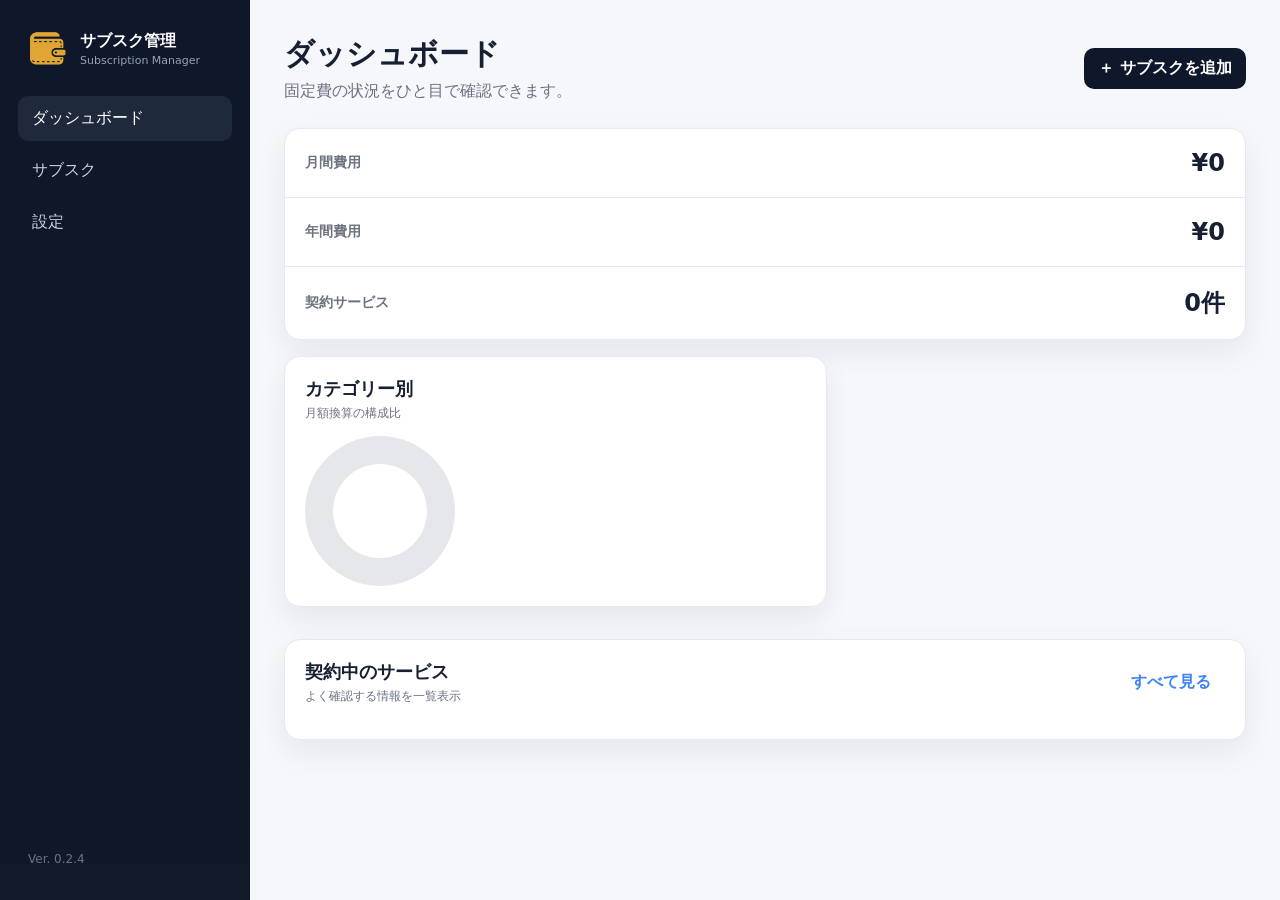
==== commit 0eea2875: "Add files via upload" ====
--- a/index.html
+++ b/index.html
@@ -9,16 +9,16 @@
   <meta name="apple-mobile-web-app-status-bar-style" content="black-translucent" />
   <meta name="apple-mobile-web-app-title" content="サブスク管理" />
   <title>サブスク管理</title>
-  <link rel="manifest" href="manifest.json?v=029" />
-  <link rel="icon" type="image/png" href="app_icon.png?v=029" />
-  <link rel="apple-touch-icon" sizes="180x180" href="icons/apple-touch-icon.png?v=029" />
-  <link rel="stylesheet" href="styles.css?v=029" />
+  <link rel="manifest" href="manifest.json?v=211" />
+  <link rel="icon" type="image/png" href="app_icon.png?v=211" />
+  <link rel="apple-touch-icon" sizes="180x180" href="icons/apple-touch-icon.png?v=211" />
+  <link rel="stylesheet" href="styles.css?v=211" />
 </head>
 <body>
   <div class="app-shell">
     <aside class="sidebar">
       <div class="brand">
-        <div class="brand-mark"><img src="app_icon.png?v=029" alt="サブスク管理" /></div>
+        <div class="brand-mark"><img src="app_icon.png?v=211" alt="サブスク管理" /></div>
         <div>
           <div class="brand-title">サブスク管理</div>
           <div class="brand-sub">Subscription Manager</div>
@@ -128,10 +128,10 @@
   </dialog>
 
   <div id="toast" class="toast"></div>
-  <script src="app.js?v=029"></script>
+  <script src="app.js?v=211"></script>
   <script>
     if ('serviceWorker' in navigator) {
-      window.addEventListener('load', () => navigator.serviceWorker.register('./sw.js?v=029').catch(() => {}));
+      window.addEventListener('load', () => navigator.serviceWorker.register('./sw.js?v=211').catch(() => {}));
     }
   </script>
 </body>
--- a/styles.css
+++ b/styles.css
@@ -2,4 +2,4 @@
 *{box-sizing:border-box}html,body{margin:0;font-family:Inter,"Noto Sans JP",system-ui,-apple-system,BlinkMacSystemFont,"Segoe UI",sans-serif;background:var(--bg);color:var(--text)}button,input,select,textarea{font:inherit}button{cursor:pointer}.app-shell{display:grid;grid-template-columns:250px 1fr;min-height:100vh}.sidebar{background:linear-gradient(180deg,var(--nav),#111827);color:#fff;padding:24px 18px;display:flex;flex-direction:column;position:sticky;top:0;height:100vh}.brand{display:flex;gap:12px;align-items:center;padding:4px 8px 26px}.brand-mark{width:42px;height:42px;display:grid;place-items:center;flex:0 0 42px;background:transparent}.brand-mark img{display:block;width:42px;height:42px;object-fit:contain;background:transparent}.brand-title{font-weight:800}.brand-sub{font-size:11px;color:#94a3b8;margin-top:2px}.nav-list{display:grid;gap:7px}.nav-item{border:0;background:transparent;color:#cbd5e1;text-align:left;padding:12px 14px;border-radius:10px}.nav-item:hover,.nav-item.active{background:var(--nav2);color:#fff}.sidebar-footer{margin-top:auto;color:#64748b;font-size:12px;padding:10px}.main{padding:34px;min-width:0}.topbar{display:flex;justify-content:space-between;align-items:center;gap:20px;margin-bottom:26px}.topbar h1{margin:0;font-size:30px}.topbar p{margin:6px 0 0;color:var(--muted)}.primary-btn,.secondary-btn,.danger-btn,.text-btn,.icon-btn{border:0;border-radius:10px;padding:10px 14px}.primary-btn{background:var(--nav);color:white;font-weight:700}.secondary-btn{background:#eef2f7;color:var(--text);font-weight:700}.danger-btn{background:#fee2e2;color:#991b1b;font-weight:700}.text-btn{background:transparent;color:var(--accent);font-weight:700}.icon-btn{width:38px;height:38px;padding:0;background:#eef2f7;font-size:22px}.view{display:none}.view.active{display:block}.stats-grid{display:grid;grid-template-columns:repeat(4,minmax(0,1fr));gap:16px;margin-bottom:16px}.stat-card,.panel{background:var(--panel);border:1px solid var(--line);border-radius:16px;box-shadow:var(--shadow)}.stat-card{padding:20px}.stat-card span{color:var(--muted);font-size:13px}.stat-card strong{display:block;font-size:28px;margin:8px 0 4px}.stat-card small{color:var(--muted)}.summary-card{display:grid;grid-template-columns:1fr;background:var(--panel);border:1px solid var(--line);border-radius:16px;box-shadow:var(--shadow);margin-bottom:16px;overflow:hidden}.summary-metric{padding:20px;min-width:0;display:grid;grid-template-columns:minmax(120px,1fr) auto;gap:20px;align-items:center}.summary-metric+.summary-metric{border-top:1px solid var(--line)}.summary-metric span{color:var(--muted);font-size:14px;font-weight:700}.summary-metric strong{display:block;font-size:24px;margin:0;white-space:nowrap;text-align:right;overflow:hidden;text-overflow:ellipsis}.two-column{display:grid;grid-template-columns:1.35fr 1fr;gap:16px;margin-bottom:16px}.panel{padding:20px;margin-bottom:16px}.panel-head{display:flex;justify-content:space-between;align-items:center;margin-bottom:14px}.panel h2{font-size:18px;margin:0}.panel p{font-size:12px;color:var(--muted);margin:4px 0 0}.list{display:grid;gap:10px}.list-item{display:grid;grid-template-columns:1fr auto;gap:12px;padding:12px;border:1px solid var(--line);border-radius:12px}.list-main{display:flex;gap:12px;align-items:center}.service-icon{width:36px;height:36px;border-radius:10px;background:#eef2ff;display:grid;place-items:center;font-weight:800;color:#475569;flex:0 0 auto}.item-title{font-weight:700}.item-meta{color:var(--muted);font-size:12px;margin-top:3px}.item-value{text-align:right;font-weight:800}.item-value small{display:block;color:var(--muted);font-weight:500;margin-top:4px}.table-wrap{overflow:auto}.data-table{width:100%;border-collapse:collapse;min-width:720px}.data-table th,.data-table td{padding:12px;border-bottom:1px solid var(--line);text-align:left;font-size:13px}.data-table th{color:var(--muted);font-weight:700}.status-pill{display:inline-block;padding:5px 8px;border-radius:999px;font-size:11px;font-weight:700;background:#dcfce7;color:#166534}.status-pill.planned{background:#fef3c7;color:#92400e}.status-pill.inactive{background:#e5e7eb;color:#4b5563}.row-actions{display:flex;gap:6px}.mini-btn{border:0;background:#eef2f7;border-radius:8px;padding:7px 9px;font-size:12px}.toolbar{display:flex;gap:10px;flex-wrap:wrap;margin-bottom:14px}.input{border:1px solid #d9dee7;background:#fff;color:#111827;border-radius:10px;padding:10px 12px;outline:none}.input:focus{border-color:#94a3b8;box-shadow:0 0 0 3px rgba(59,130,246,.08)}.toolbar .input{min-width:170px}.calendar-head{display:flex;align-items:center;justify-content:center;gap:18px;margin-bottom:18px}.calendar-head h2{min-width:180px;text-align:center}.calendar-week,.calendar-grid{display:grid;grid-template-columns:repeat(7,1fr)}.calendar-week span{padding:8px;text-align:center;color:var(--muted);font-size:12px}.calendar-day{min-height:112px;border-top:1px solid var(--line);border-right:1px solid var(--line);padding:8px;background:var(--panel)}.calendar-day:nth-child(7n+1){border-left:1px solid var(--line)}.calendar-day .num{font-size:12px;color:var(--muted)}.calendar-day.outside{opacity:.35}.calendar-entry{margin-top:7px;padding:6px 7px;border-radius:7px;background:#eef2ff;font-size:11px;white-space:nowrap;overflow:hidden;text-overflow:ellipsis}.donut-wrap{display:grid;grid-template-columns:150px 1fr;gap:18px;align-items:center}.donut{width:150px;height:150px;border-radius:50%;background:conic-gradient(#e5e7eb 0 100%);position:relative}.donut::after{content:"";position:absolute;inset:28px;border-radius:50%;background:var(--panel)}.legend{display:grid;gap:8px}.legend-row{display:grid;grid-template-columns:10px 1fr auto;gap:8px;align-items:center;font-size:12px}.legend-dot{width:10px;height:10px;border-radius:50%}.bars{display:grid;gap:12px}.bar-row{display:grid;grid-template-columns:110px 1fr 90px;gap:10px;align-items:center;font-size:12px}.bar-track{height:10px;background:#eef2f7;border-radius:999px;overflow:hidden}.bar-fill{height:100%;background:#64748b;border-radius:999px}.bar-value{text-align:right;font-weight:700}.settings-grid{display:grid;grid-template-columns:1fr 1fr;gap:16px}.field{display:grid;gap:7px;margin-bottom:14px}.field span{font-size:12px;font-weight:700;color:var(--muted)}.action-stack{display:grid;gap:10px;max-width:320px}.file-btn{text-align:center}.dialog{border:0;border-radius:18px;width:min(720px,calc(100vw - 28px));padding:0;box-shadow:0 30px 90px rgba(0,0,0,.25)}.dialog::backdrop{background:rgba(15,23,42,.55)}.dialog form{padding:22px}.dialog-head{display:flex;justify-content:space-between;align-items:flex-start;margin-bottom:18px}.dialog-head h2{margin:0}.dialog-head p{margin:4px 0 0;color:var(--muted);font-size:12px}.form-grid{display:grid;grid-template-columns:1fr 1fr;gap:0 14px}.field.full{grid-column:1/-1}.dialog-actions{display:flex;justify-content:flex-end;gap:10px;margin-top:18px}.hidden{display:none!important}.toast{position:fixed;right:24px;bottom:24px;background:#111827;color:white;padding:12px 16px;border-radius:10px;opacity:0;transform:translateY(10px);pointer-events:none;transition:.2s}.toast.show{opacity:1;transform:none}.mobile-nav{display:none}.empty{padding:30px;text-align:center;color:var(--muted)}
 body.dark{--bg:#0b1220;--panel:#111827;--text:#e5e7eb;--muted:#94a3b8;--line:#263244;--shadow:none}.dark .input{background:#0f172a;color:#e5e7eb;border-color:#334155}.dark .secondary-btn,.dark .icon-btn,.dark .mini-btn{background:#1f2937;color:#e5e7eb}.dark .calendar-entry{background:#1e293b}.dark .service-icon{background:#1e293b;color:#cbd5e1}.dark .bar-track{background:#1f2937}.dark .donut::after{background:var(--panel)}
 @media(max-width:1050px){.stats-grid{grid-template-columns:repeat(2,1fr)}.two-column{grid-template-columns:1fr}.settings-grid{grid-template-columns:1fr}}
-@media(max-width:760px){.app-shell{display:block}.sidebar{display:none}.main{padding:20px 14px calc(112px + env(safe-area-inset-bottom))}.topbar{align-items:flex-start}.topbar h1{font-size:24px}.topbar p{font-size:12px}.topbar .primary-btn{padding:10px;font-size:12px}.stats-grid{grid-template-columns:1fr 1fr}.stat-card{padding:15px}.stat-card strong{font-size:22px}.summary-metric{padding:16px 14px;grid-template-columns:minmax(105px,1fr) auto;gap:12px}.summary-metric strong{font-size:20px}.summary-metric span{font-size:13px}.panel{padding:14px}.donut-wrap{grid-template-columns:120px 1fr}.donut{width:120px;height:120px}.donut::after{inset:24px}.calendar-day{min-height:85px;padding:5px}.calendar-entry{font-size:10px;padding:4px}.mobile-nav{display:grid;grid-template-columns:repeat(5,1fr);position:fixed;z-index:20;left:0;right:0;bottom:0;min-height:88px;padding:6px 4px calc(6px + env(safe-area-inset-bottom));background:#0f172a;border-top:1px solid #1e293b;box-shadow:0 -8px 24px rgba(15,23,42,.12)}.mobile-nav-item{border:0;background:transparent;color:#94a3b8;min-height:72px;padding:16px 4px;font-size:12px;font-weight:700;border-radius:12px;display:flex;align-items:center;justify-content:center;touch-action:manipulation;-webkit-tap-highlight-color:transparent}.mobile-nav-item:active{background:#1e293b}.mobile-nav-item.active{color:#fff;background:rgba(255,255,255,.06)}.form-grid{grid-template-columns:1fr}.field.full{grid-column:auto}.toast{left:14px;right:14px;bottom:calc(102px + env(safe-area-inset-bottom))}.bar-row{grid-template-columns:90px 1fr 75px}}
+@media(max-width:760px){.app-shell{display:block}.sidebar{display:none}.main{padding:20px 14px calc(112px + env(safe-area-inset-bottom))}.topbar{align-items:flex-start}.topbar h1{font-size:24px}.topbar p{font-size:12px}.topbar .primary-btn{padding:10px;font-size:12px}.stats-grid{grid-template-columns:1fr 1fr}.stat-card{padding:15px}.stat-card strong{font-size:22px}.summary-metric{padding:16px 14px;grid-template-columns:minmax(105px,1fr) auto;gap:12px}.summary-metric strong{font-size:20px}.summary-metric span{font-size:13px}.panel{padding:14px}.donut-wrap{grid-template-columns:120px 1fr}.donut{width:120px;height:120px}.donut::after{inset:24px}.calendar-day{min-height:85px;padding:5px}.calendar-entry{font-size:10px;padding:4px}.mobile-nav{display:grid;grid-template-columns:repeat(3,1fr);position:fixed;z-index:20;left:0;right:0;bottom:0;min-height:88px;padding:6px 4px calc(6px + env(safe-area-inset-bottom));background:#0f172a;border-top:1px solid #1e293b;box-shadow:0 -8px 24px rgba(15,23,42,.12)}.mobile-nav-item{border:0;background:transparent;color:#94a3b8;min-height:72px;padding:16px 4px;font-size:12px;font-weight:700;border-radius:12px;display:flex;align-items:center;justify-content:center;touch-action:manipulation;-webkit-tap-highlight-color:transparent}.mobile-nav-item:active{background:#1e293b}.mobile-nav-item.active{color:#fff;background:rgba(255,255,255,.06)}.form-grid{grid-template-columns:1fr}.field.full{grid-column:auto}.toast{left:14px;right:14px;bottom:calc(102px + env(safe-area-inset-bottom))}.bar-row{grid-template-columns:90px 1fr 75px}}
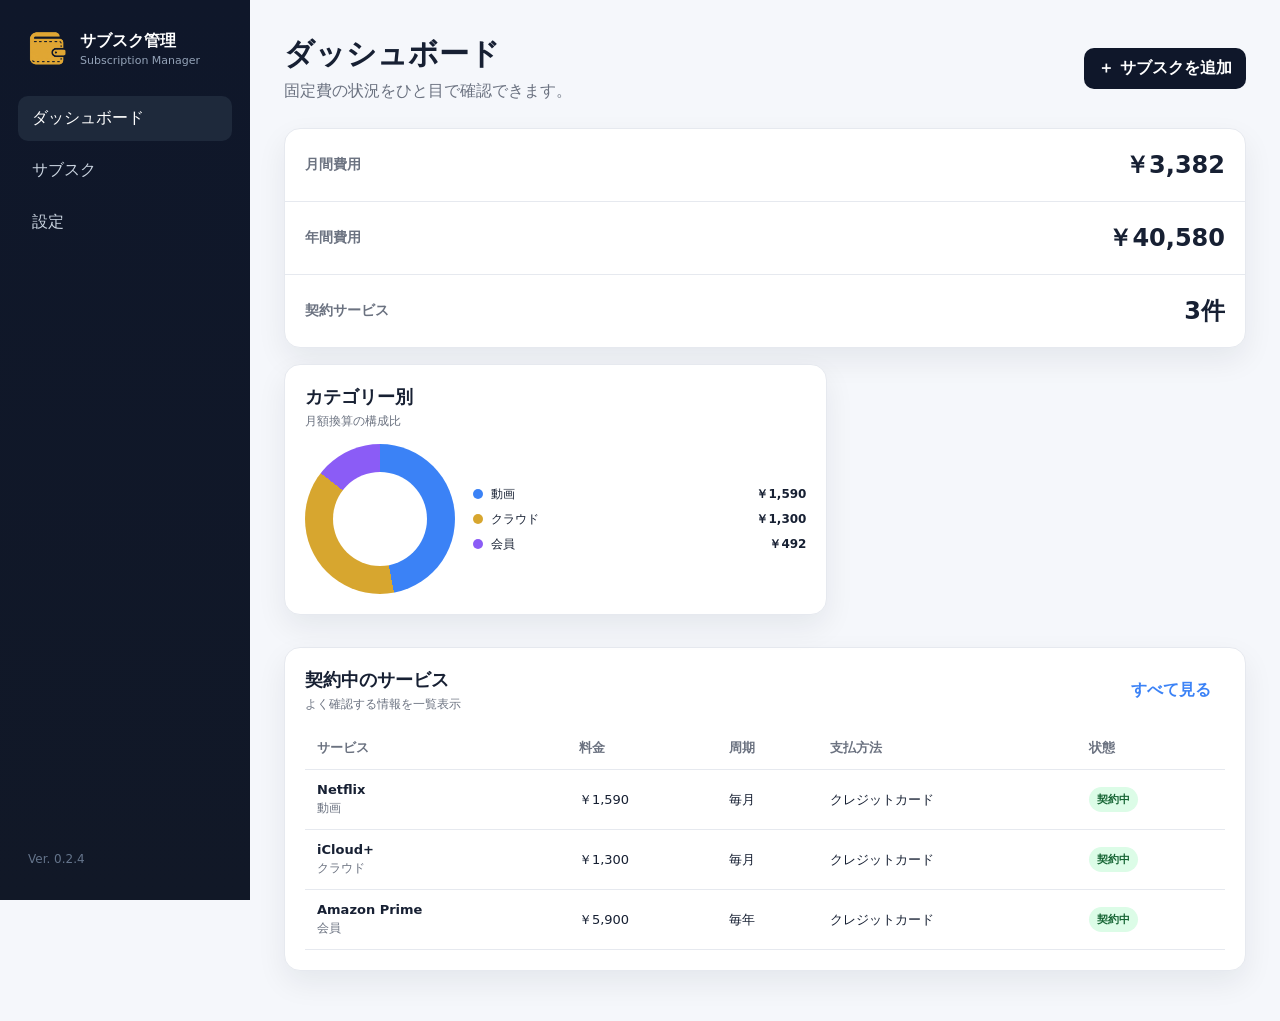
==== commit 4accb823: "Add files via upload" ====
--- a/index.html
+++ b/index.html
@@ -9,16 +9,16 @@
   <meta name="apple-mobile-web-app-status-bar-style" content="black-translucent" />
   <meta name="apple-mobile-web-app-title" content="サブスク管理" />
   <title>サブスク管理</title>
-  <link rel="manifest" href="manifest.json?v=211" />
-  <link rel="icon" type="image/png" href="app_icon.png?v=211" />
-  <link rel="apple-touch-icon" sizes="180x180" href="icons/apple-touch-icon.png?v=211" />
-  <link rel="stylesheet" href="styles.css?v=211" />
+  <link rel="manifest" href="manifest.json?v=012" />
+  <link rel="icon" type="image/png" href="app_icon.png?v=012" />
+  <link rel="apple-touch-icon" sizes="180x180" href="icons/apple-touch-icon.png?v=012" />
+  <link rel="stylesheet" href="styles.css?v=012" />
 </head>
 <body>
   <div class="app-shell">
     <aside class="sidebar">
       <div class="brand">
-        <div class="brand-mark"><img src="app_icon.png?v=211" alt="サブスク管理" /></div>
+        <div class="brand-mark"><img src="app_icon.png?v=012" alt="サブスク管理" /></div>
         <div>
           <div class="brand-title">サブスク管理</div>
           <div class="brand-sub">Subscription Manager</div>
@@ -128,10 +128,10 @@
   </dialog>
 
   <div id="toast" class="toast"></div>
-  <script src="app.js?v=211"></script>
+  <script src="app.js?v=012"></script>
   <script>
     if ('serviceWorker' in navigator) {
-      window.addEventListener('load', () => navigator.serviceWorker.register('./sw.js?v=211').catch(() => {}));
+      window.addEventListener('load', () => navigator.serviceWorker.register('./sw.js?v=012').catch(() => {}));
     }
   </script>
 </body>
